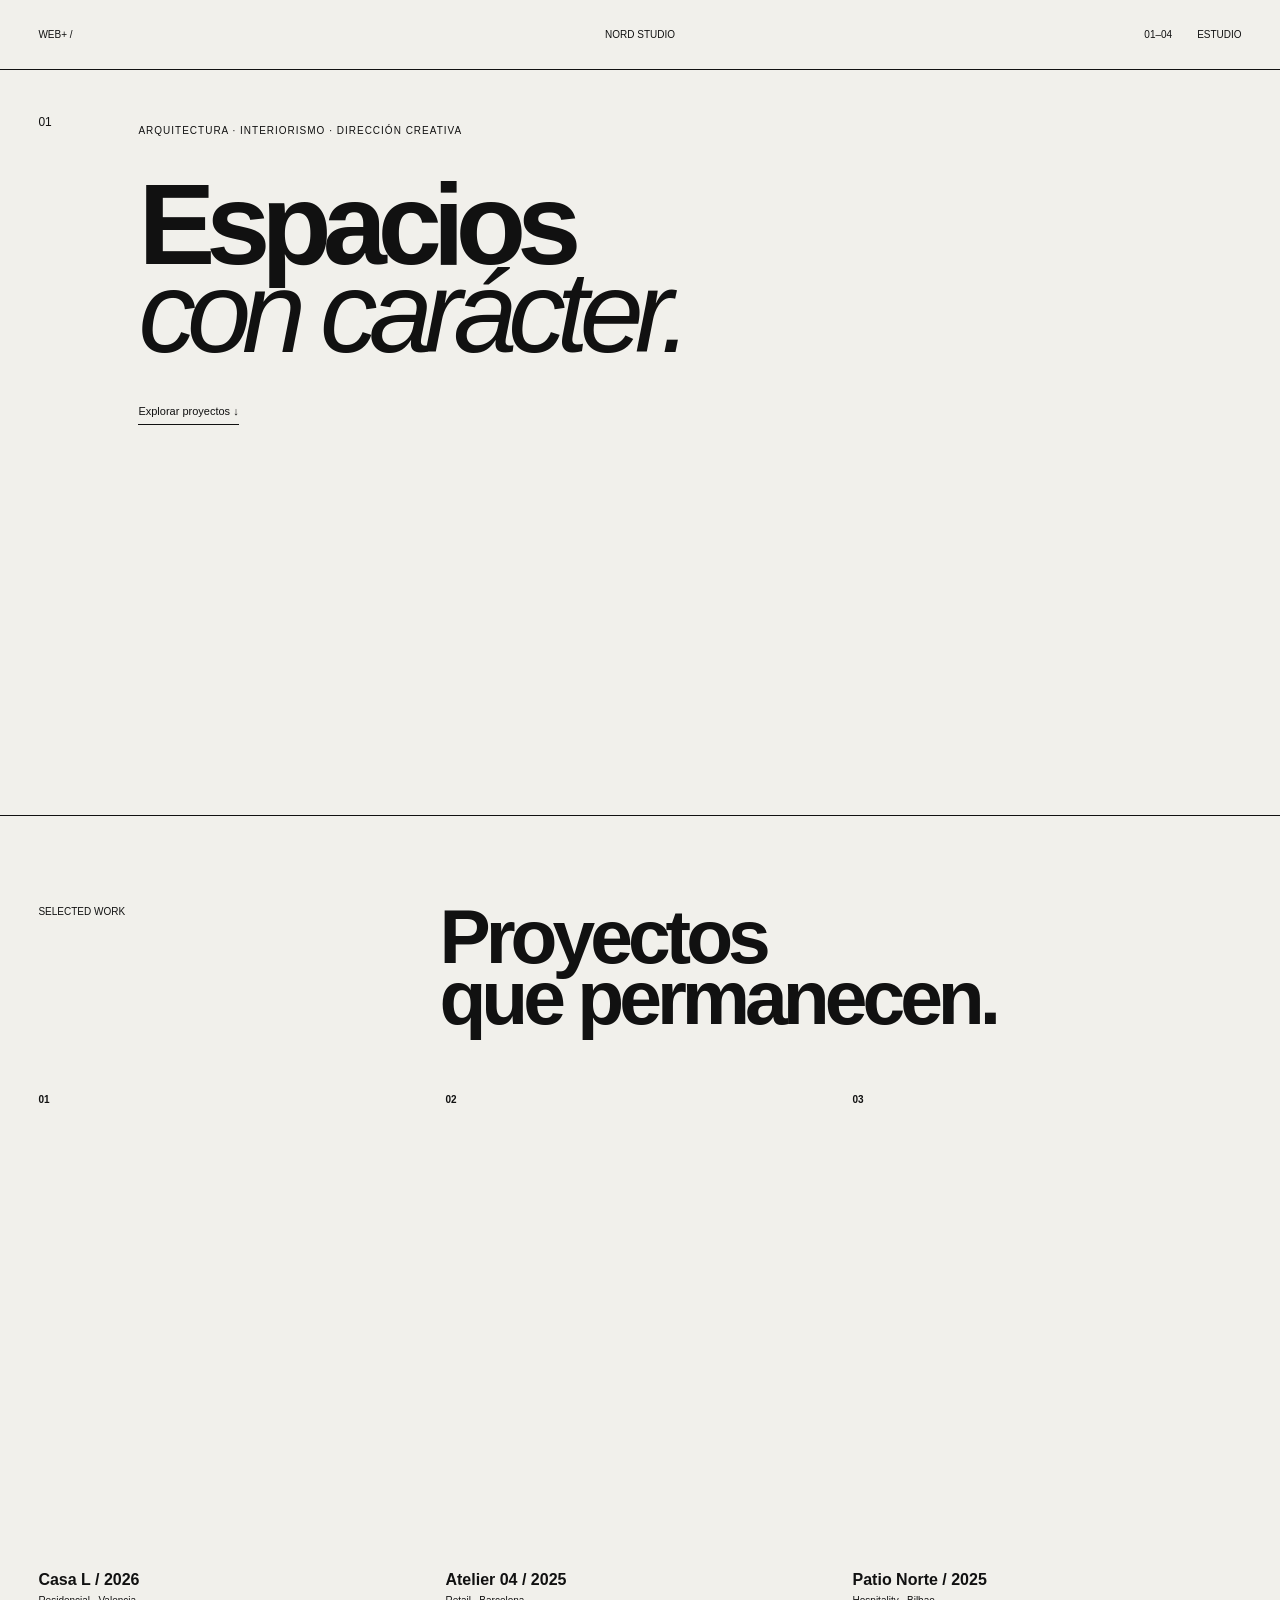
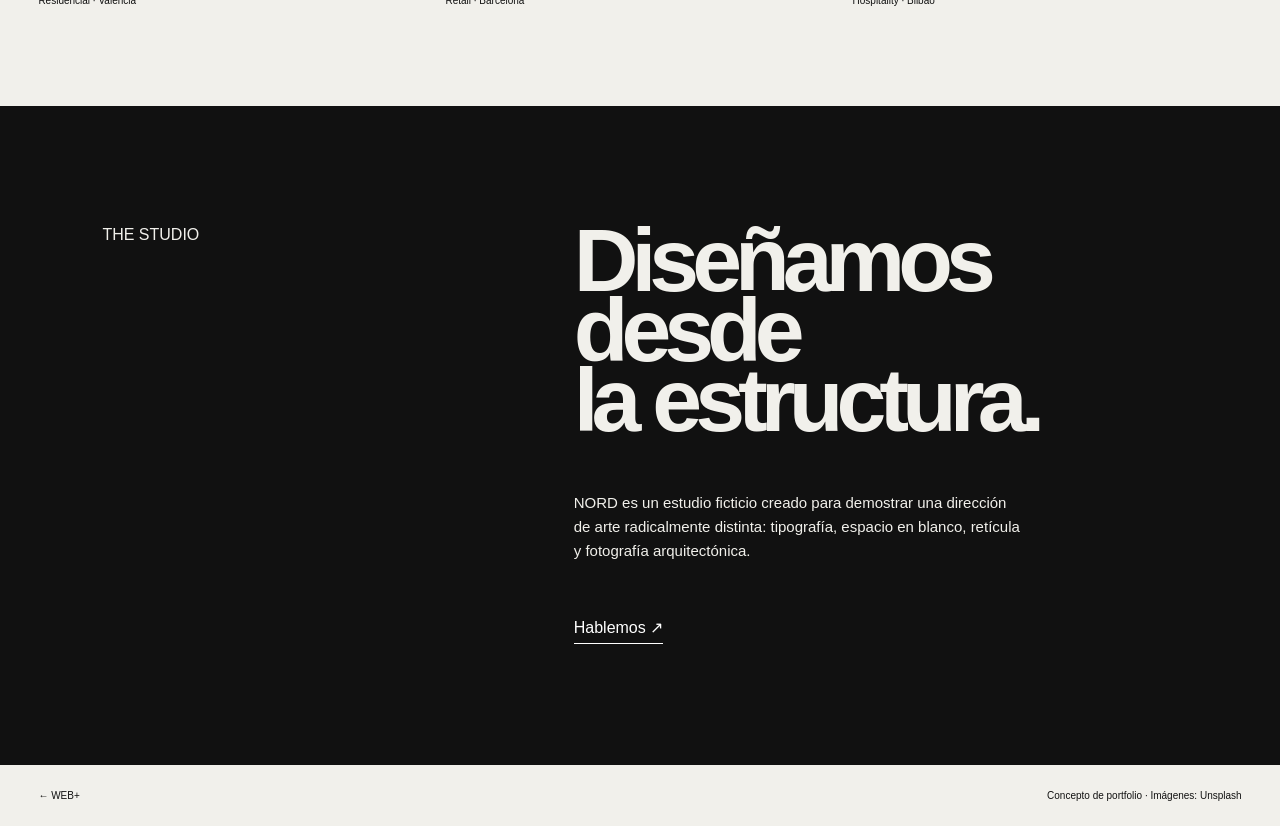
==== examples/nord.html @ 6bb3d2eb "Add files via upload" ====
<!doctype html><html lang="es"><head><meta charset="utf-8"><meta name="viewport" content="width=device-width,initial-scale=1"><title>NORD / Studio</title><link rel="stylesheet" href="../assets/examples.css"></head>
<body class="nord"><nav class="n-nav"><a href="../index.html">WEB+ /</a><span>NORD STUDIO</span><div><a href="#work">01–04</a><a href="#studio">Estudio</a></div></nav>
<header class="n-hero"><div class="n-number">01</div><div><p>ARQUITECTURA · INTERIORISMO · DIRECCIÓN CREATIVA</p><h1>Espacios<br><i>con carácter.</i></h1><a href="#work">Explorar proyectos ↓</a></div><div class="n-image" style="background-image:url('https://images.unsplash.com/photo-1760236268528-b332f9e00823?auto=format&fit=crop&fm=jpg&q=80&w=1800')"></div></header>
<section class="n-work" id="work"><div class="n-title"><span>SELECTED WORK</span><h2>Proyectos<br>que permanecen.</h2></div><div class="n-grid"><article><b>01</b><div style="background-image:url('https://images.unsplash.com/photo-1760236268528-b332f9e00823?auto=format&fit=crop&fm=jpg&q=80&w=1800')"></div><h3>Casa L / 2026</h3><p>Residencial · Valencia</p></article><article><b>02</b><div style="background-image:url('https://images.unsplash.com/photo-1760236268528-b332f9e00823?auto=format&fit=crop&fm=jpg&q=80&w=1800')"></div><h3>Atelier 04 / 2025</h3><p>Retail · Barcelona</p></article><article><b>03</b><div style="background-image:url('https://images.unsplash.com/photo-1760236268528-b332f9e00823?auto=format&fit=crop&fm=jpg&q=80&w=1800')"></div><h3>Patio Norte / 2025</h3><p>Hospitality · Bilbao</p></article></div></section>
<section class="n-studio" id="studio"><span>THE STUDIO</span><h2>Diseñamos desde<br>la estructura.</h2><p>NORD es un estudio ficticio creado para demostrar una dirección de arte radicalmente distinta: tipografía, espacio en blanco, retícula y fotografía arquitectónica.</p><a href="mailto:hola@tudominio.com?subject=Proyecto%20NORD">Hablemos ↗</a></section><footer><a href="../index.html">← WEB+</a><span>Concepto de portfolio · Imágenes: Unsplash</span></footer><script src="../assets/example.js"></script></body></html>
---- assets/examples.css ----
*{box-sizing:border-box}html{scroll-behavior:smooth}body{margin:0}a{text-decoration:none;color:inherit}small{letter-spacing:2px;font-weight:700;font-size:10px}
.savia{background:#eee8dd;color:#211b17;font-family:Georgia,"Times New Roman",serif}.s-nav{height:82px;display:grid;grid-template-columns:1fr auto 1fr;align-items:center;padding:0 5vw;border-bottom:1px solid #cfc4b5;font-family:Arial,sans-serif;font-size:11px}.s-nav>div{display:flex;justify-content:flex-end;gap:25px}.s-nav b{font-size:22px;letter-spacing:4px}.back{font-size:11px}.s-hero{min-height:720px;display:grid;grid-template-columns:1.1fr .9fr}.s-photo{background-size:cover;background-position:center;min-height:600px}.s-copy{padding:80px 8vw;display:flex;flex-direction:column;justify-content:center}.s-copy small{font-family:Arial,sans-serif}.s-copy h1{font-size:clamp(60px,7vw,105px);line-height:.82;font-weight:400;letter-spacing:-5px;margin:28px 0}.s-copy h1 i{font-weight:400}.s-copy p{font-size:18px;line-height:1.6;max-width:430px}.s-btn{display:inline-block;border:1px solid #211b17;border-radius:50px;padding:14px 20px;width:max-content;margin-top:20px;font-family:Arial,sans-serif;font-size:11px}.s-menu{padding:130px 10vw;background:#211b17;color:#eee8dd}.s-menu>p{font:700 10px Arial;letter-spacing:2px}.s-menu h2,.s-story h2{font-size:clamp(45px,6vw,82px);line-height:.9;font-weight:400;margin:30px 0 70px}.s-dishes{border-top:1px solid #70675e}.s-dishes>div{display:grid;grid-template-columns:60px 1fr auto;gap:20px;align-items:center;padding:23px 0;border-bottom:1px solid #70675e}.s-dishes b,.s-dishes span{font:11px Arial;color:#aaa}.s-dishes h3{font-size:25px;font-weight:400;margin:0}.s-story{padding:130px 10vw;display:grid;grid-template-columns:1fr 1fr;gap:9vw;align-items:center}.s-story-photo{height:560px;background-size:cover;background-position:center;filter:saturate(.75)}.s-story h2{margin-bottom:25px}.s-story p{font:16px/1.7 Arial;color:#625c55;max-width:430px}.s-reserve{background:#d4c5b2;text-align:center;padding:130px 20px}.s-reserve h2{font-size:clamp(55px,8vw,110px);font-weight:400;line-height:.8;margin:25px}.s-reserve .s-btn{margin-top:10px}.savia footer{padding:25px 5vw;border-top:1px solid #c2b5a6;display:flex;justify-content:space-between;font:10px Arial;color:#746c63}

.nord{background:#f1f0eb;color:#111;font-family:Arial,Helvetica,sans-serif}.n-nav{height:70px;border-bottom:1px solid #111;display:grid;grid-template-columns:1fr auto 1fr;align-items:center;padding:0 3vw;font-size:10px;text-transform:uppercase}.n-nav>div{display:flex;justify-content:flex-end;gap:25px}.n-hero{padding:45px 3vw 80px;display:grid;grid-template-columns:80px 1fr 42%;gap:20px;min-height:700px}.n-number{font-size:12px}.n-hero p{font-size:10px;letter-spacing:1px;max-width:500px}.n-hero h1{font-size:clamp(70px,9vw,145px);line-height:.76;letter-spacing:-9px;font-weight:700;margin:45px 0}.n-hero h1 i{font-weight:400}.n-hero a{font-size:11px;border-bottom:1px solid #111;padding-bottom:7px}.n-image{background-size:cover;background-position:center;min-height:620px}.n-work{border-top:1px solid #111;padding:90px 3vw}.n-title{display:grid;grid-template-columns:1fr 2fr;margin-bottom:60px}.n-title span{font-size:10px}.n-title h2{font-size:clamp(50px,6vw,90px);line-height:.8;letter-spacing:-5px;margin:0}.n-grid{display:grid;grid-template-columns:repeat(3,1fr);gap:18px}.n-grid article>b{font-size:10px}.n-grid article div{height:440px;margin:12px 0;background-size:cover;background-position:center;filter:grayscale(1)}.n-grid h3{font-size:16px;margin:0}.n-grid p{font-size:10px;margin-top:6px}.n-studio{background:#111;color:#f1f0eb;padding:120px 8vw;display:grid;grid-template-columns:1fr 1.4fr;gap:40px}.n-studio h2{font-size:clamp(55px,7vw,110px);line-height:.78;letter-spacing:-7px;margin:0}.n-studio p{font-size:15px;line-height:1.6;max-width:450px;grid-column:2}.n-studio>a{color:#fff;border-bottom:1px solid #fff;width:max-content;padding-bottom:6px;grid-column:2}.nord footer{padding:25px 3vw;border-top:1px solid #111;display:flex;justify-content:space-between;font-size:10px}

.pulse{background:#101010;color:#f5f5f5;font-family:Arial,Helvetica,sans-serif}.p-nav{height:75px;display:grid;grid-template-columns:1fr auto 1fr;align-items:center;padding:0 4vw;border-bottom:1px solid #333;font-size:12px}.p-nav>div{display:flex;justify-content:flex-end;gap:25px;align-items:center}.p-nav b{font-size:24px;letter-spacing:-1px}.p-nav b span{color:#c8ff00}.p-pill{background:#c8ff00;color:#101010;padding:9px 14px;border-radius:30px;font-size:9px;font-weight:700}.p-hero{min-height:720px;display:grid;grid-template-columns:1fr 1fr;overflow:hidden}.p-copy{padding:90px 6vw;display:flex;flex-direction:column;justify-content:center}.p-copy small{color:#c8ff00}.p-copy h1{font-size:clamp(60px,9vw,135px);line-height:.78;letter-spacing:-7px;margin:28px 0}.p-copy h1 em{color:#c8ff00;font-style:normal}.p-copy p{color:#aaa;max-width:420px}.p-btn{background:#c8ff00;color:#101010;padding:16px 21px;border-radius:2px;width:max-content;font-size:11px;font-weight:700;margin-top:20px}.p-photo{background-size:cover;background-position:center;position:relative;filter:saturate(1.2)}.p-photo:after{content:"";position:absolute;inset:0;background:#c8ff0022;mix-blend-mode:screen}.p-photo span{position:absolute;z-index:1;bottom:30px;left:30px;font-weight:700;line-height:1.5;font-size:12px;color:#c8ff00}.p-strip{background:#c8ff00;color:#101010;display:flex;justify-content:space-around;align-items:center;padding:25px 4vw;font-size:10px}.p-strip b{font-size:28px}.p-programs{padding:120px 7vw;display:grid;grid-template-columns:1fr 1fr 1fr;gap:30px}.p-programs h2{font-size:clamp(50px,6vw,85px);line-height:.8;letter-spacing:-5px;margin:25px 0}.p-programs small{color:#c8ff00}.program{border-top:1px solid #555;padding-top:20px}.program span{color:#c8ff00;font-size:10px}.program h3{font-size:28px;margin:55px 0 15px}.program p{color:#999;line-height:1.6;font-size:13px}.program b{font-size:11px}.p-cta{background:#c8ff00;color:#101010;padding:100px 7vw;display:grid;grid-template-columns:1fr 1fr;gap:8vw;align-items:center}.p-cta h2{font-size:clamp(70px,10vw,150px);line-height:.7;letter-spacing:-8px;margin:25px 0 45px}.p-cta-img{height:520px;background-size:cover;background-position:center;filter:grayscale(1);mix-blend-mode:multiply}.pulse footer{padding:25px 4vw;display:flex;justify-content:space-between;font-size:10px;border-top:1px solid #333;color:#999}

@media(max-width:800px){.s-nav,.n-nav,.p-nav{grid-template-columns:1fr auto}.s-nav>div,.n-nav>div,.p-nav>div{display:none}.s-hero,.s-story,.n-hero,.p-hero,.p-cta{grid-template-columns:1fr}.s-photo{min-height:430px}.s-copy{padding:70px 8vw}.s-menu,.s-story,.s-reserve{padding:90px 8vw}.s-story-photo{height:420px}.n-hero{padding:30px 5vw;display:block}.n-number{margin-bottom:20px}.n-hero h1{font-size:72px;letter-spacing:-5px}.n-image{margin-top:50px;min-height:420px}.n-title{display:block}.n-title h2{margin-top:25px}.n-grid{grid-template-columns:1fr}.n-grid article div{height:420px}.n-studio{display:block;padding:90px 7vw}.n-studio p{margin-top:50px}.n-studio>a{display:inline-block;margin-top:30px}.p-hero{display:block}.p-copy{padding:80px 7vw}.p-photo{min-height:500px}.p-programs{grid-template-columns:1fr;padding:90px 7vw}.p-cta{padding:80px 7vw}.p-cta-img{margin-top:50px}.p-strip{flex-wrap:wrap;gap:12px}.savia footer,.nord footer,.pulse footer{gap:15px;flex-wrap:wrap}}
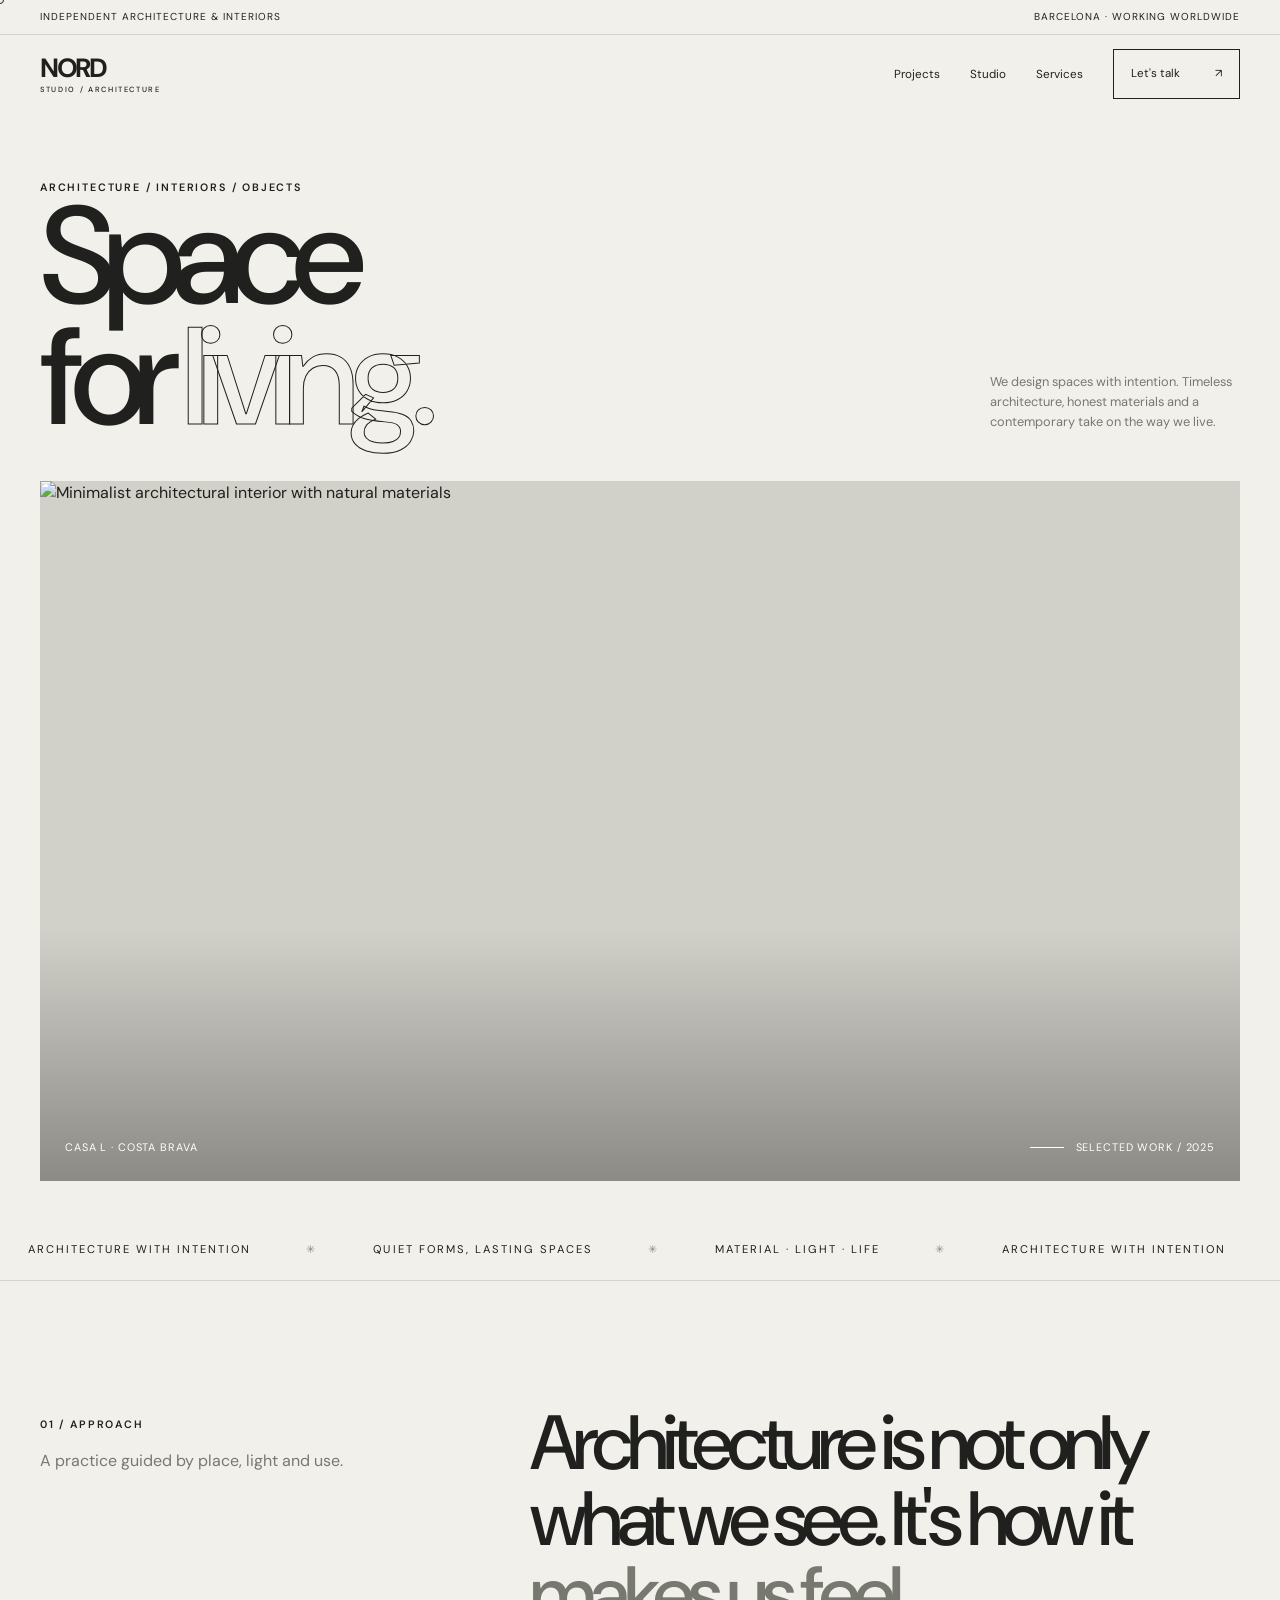
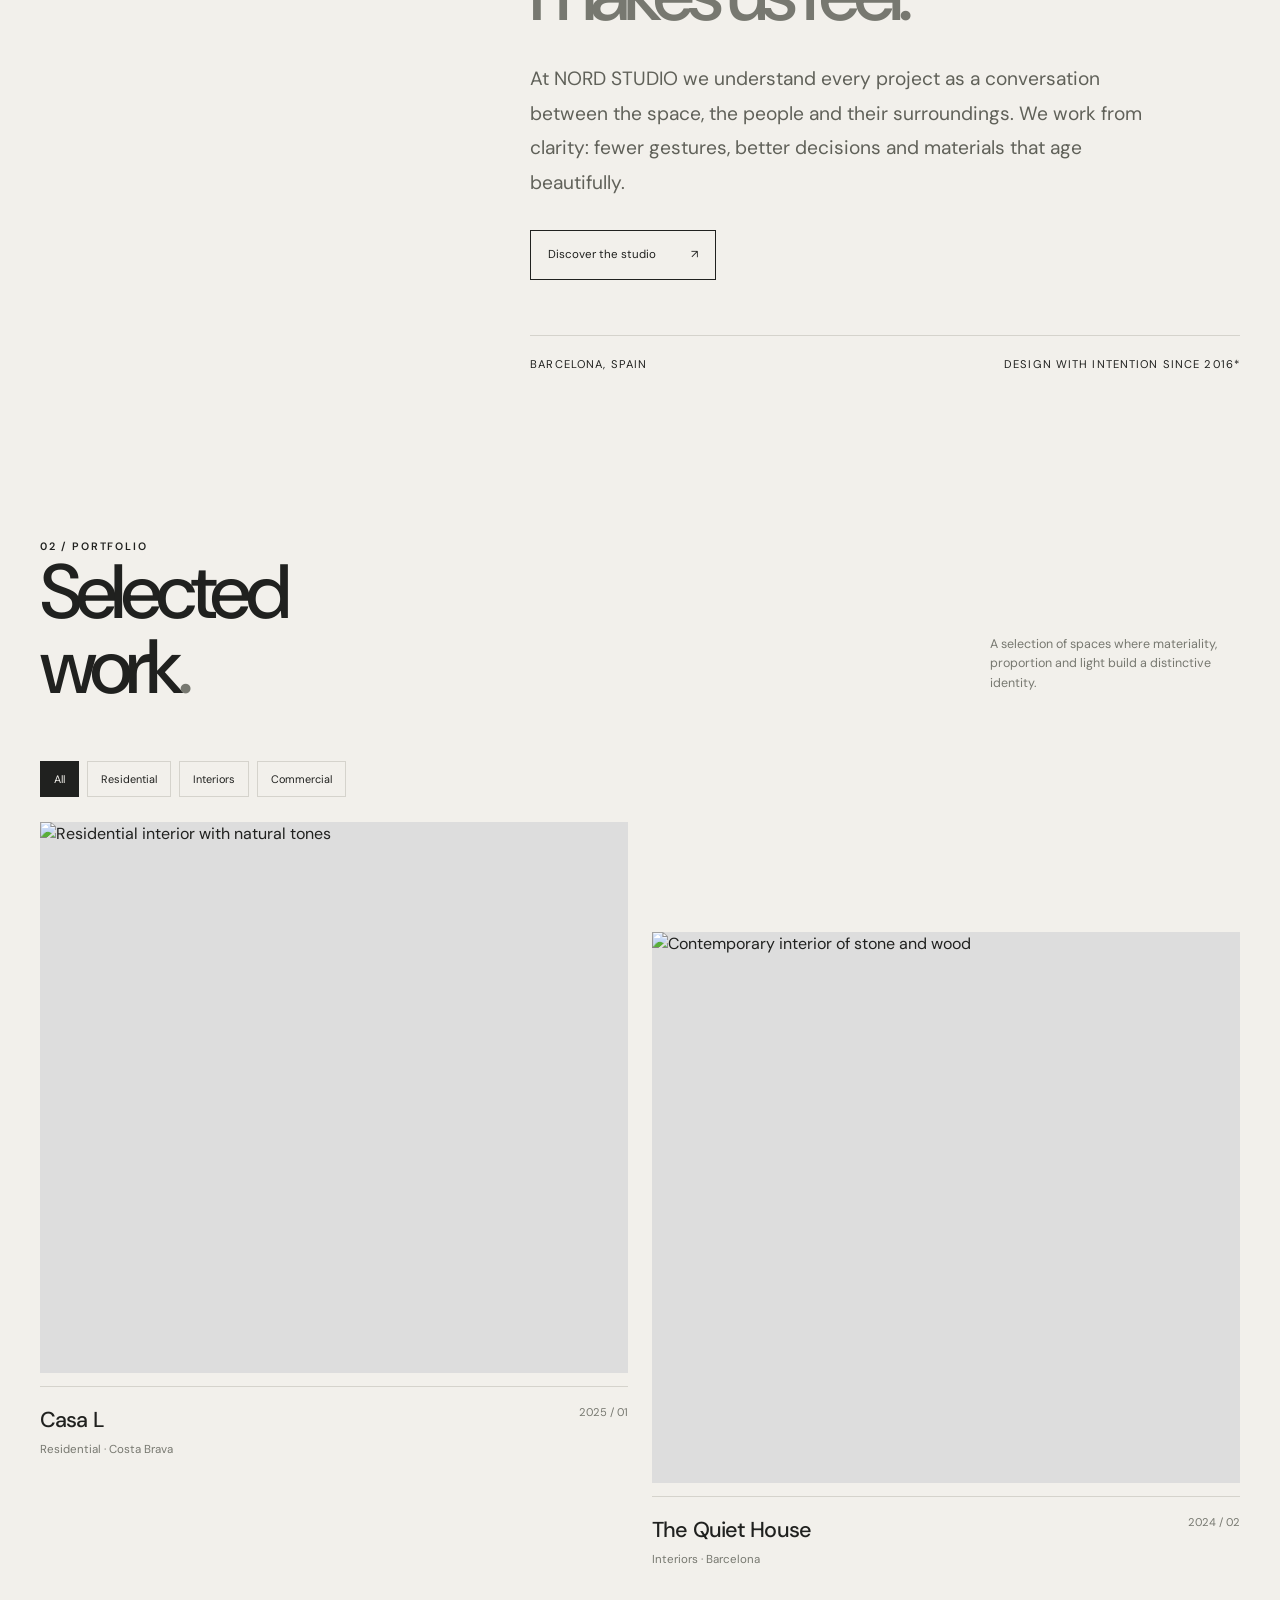
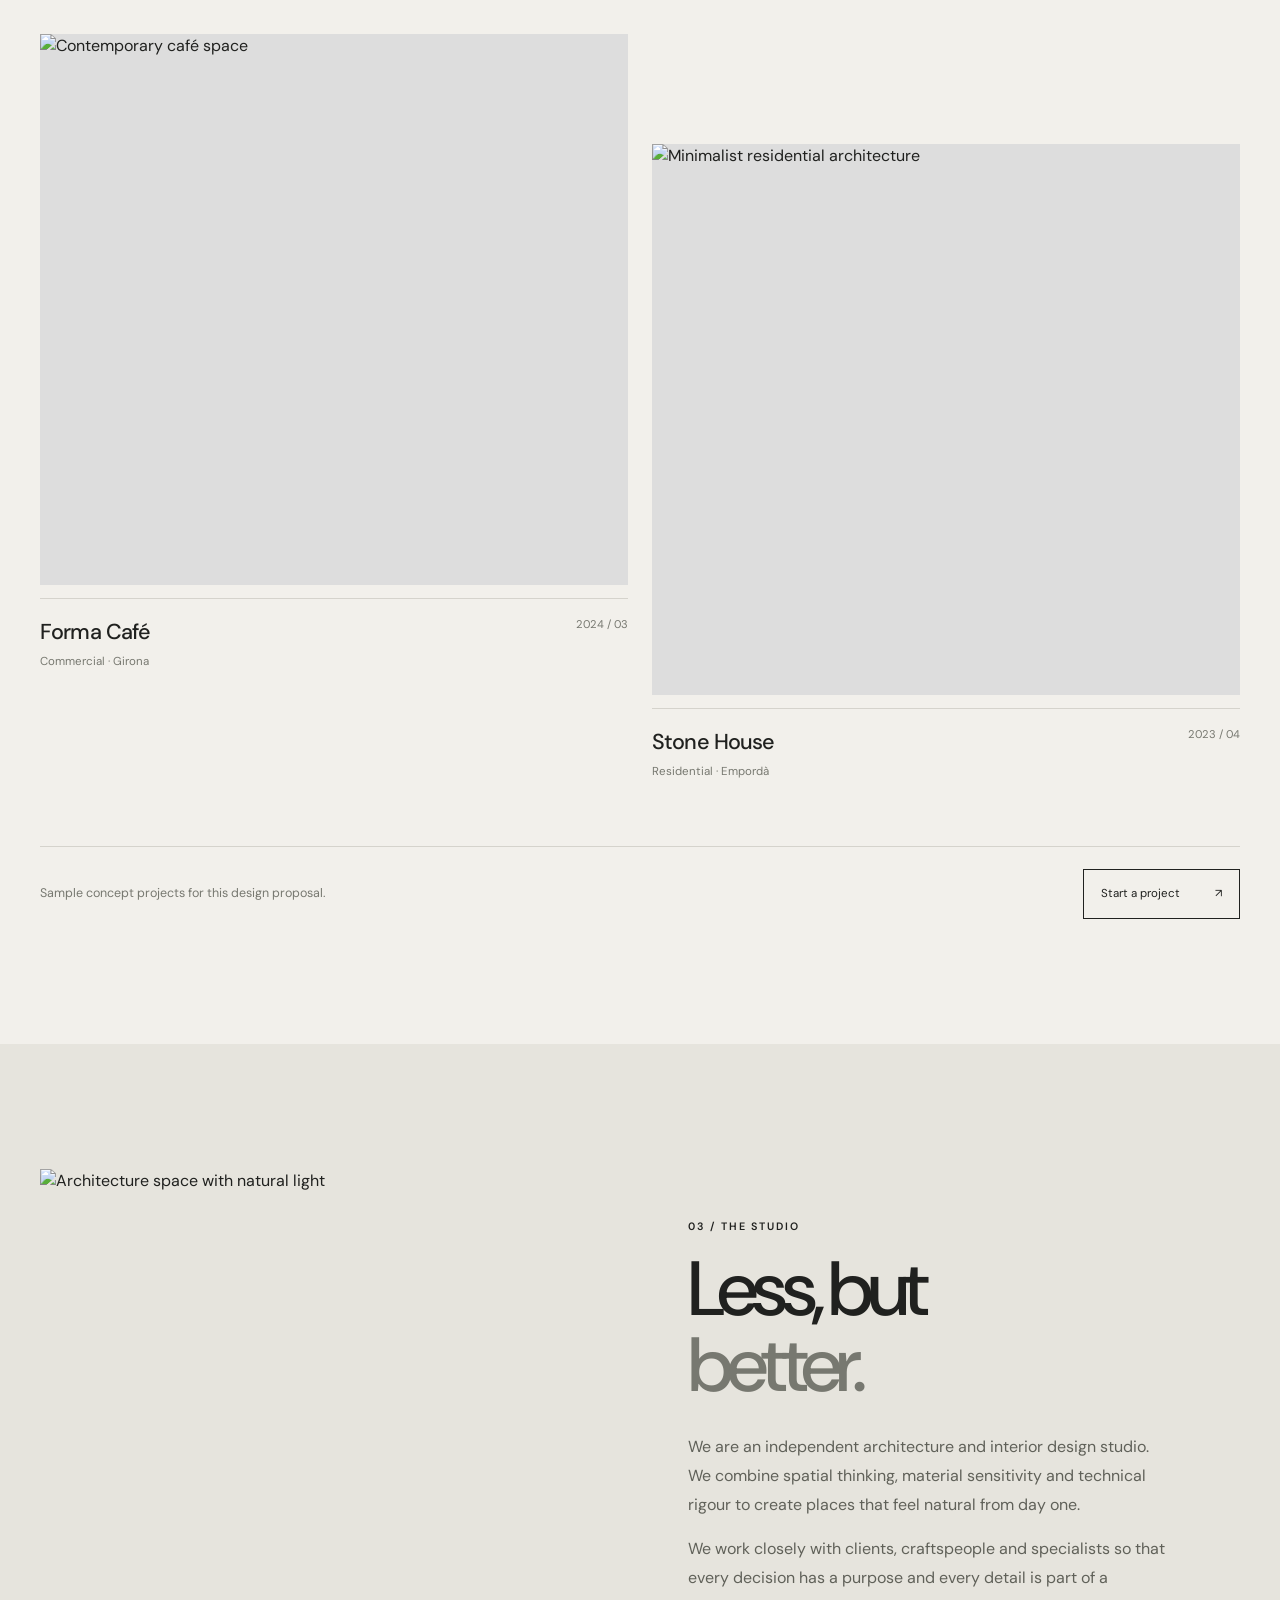
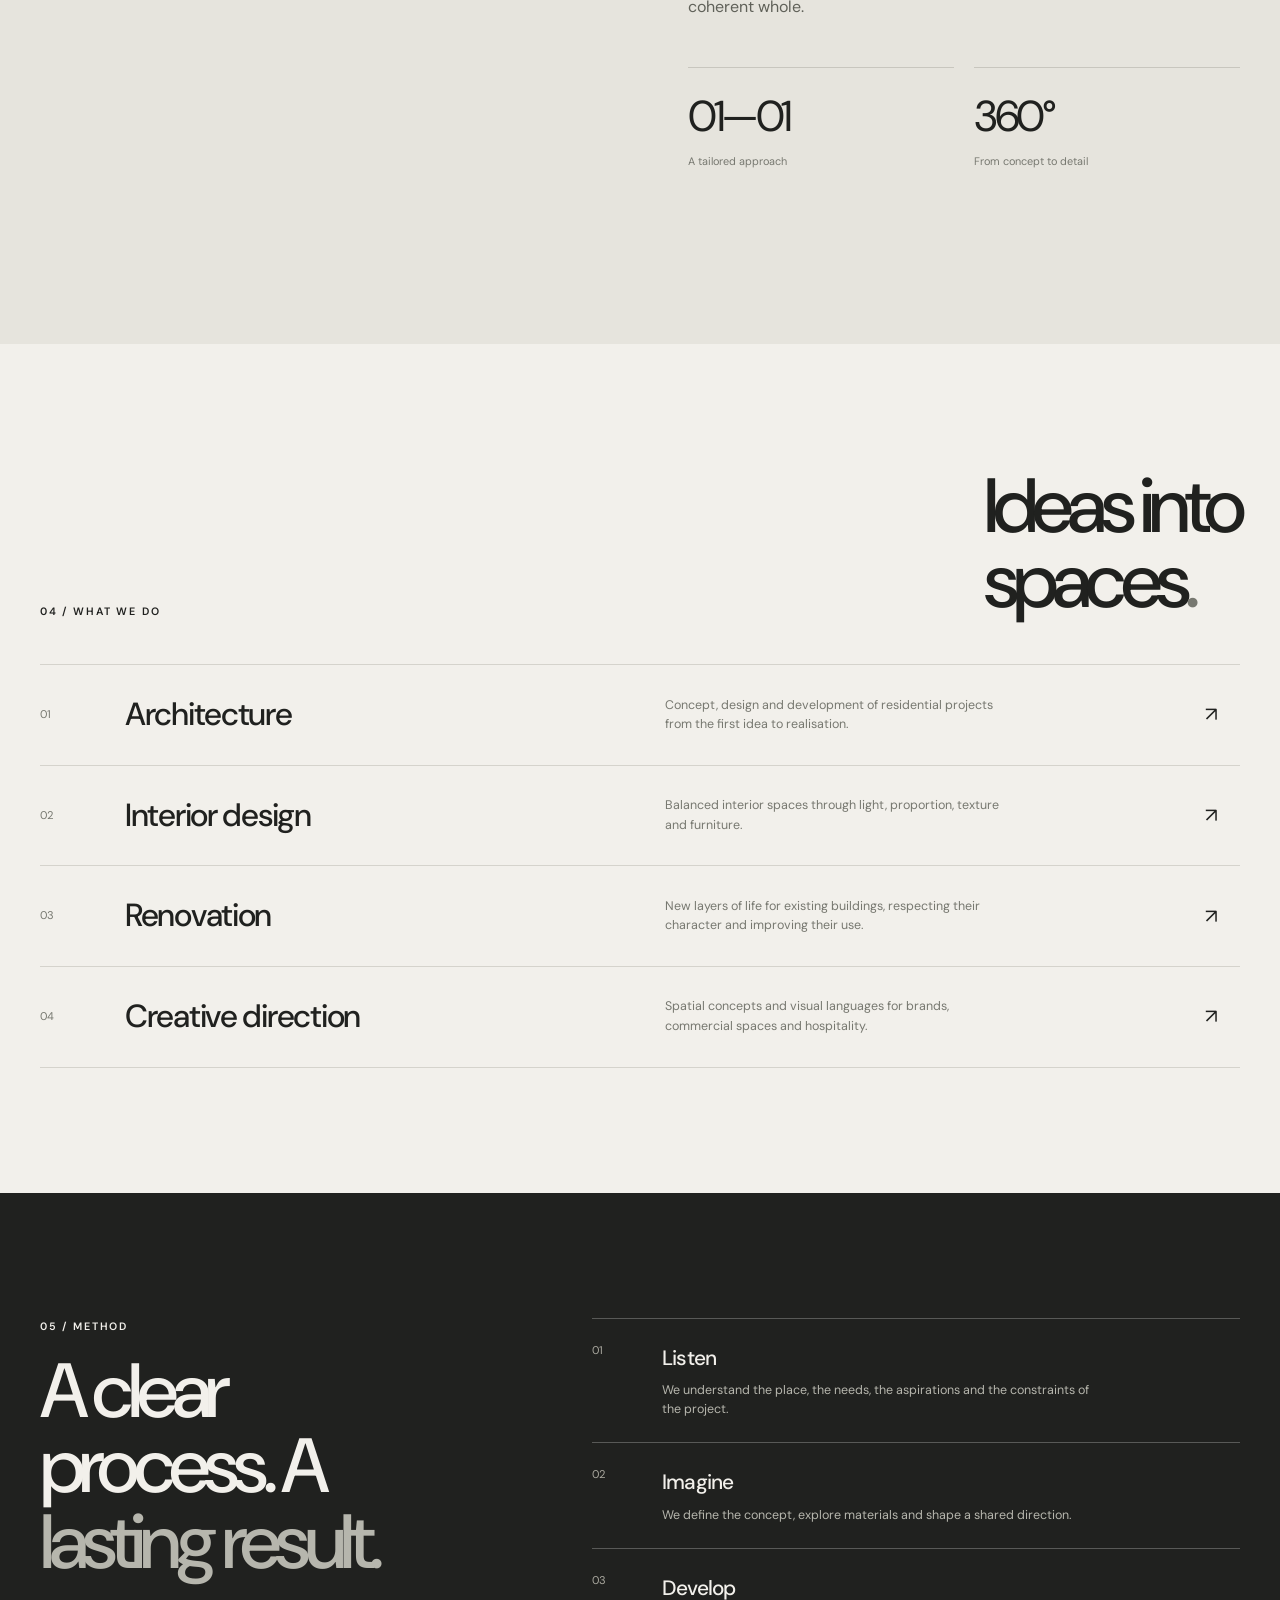
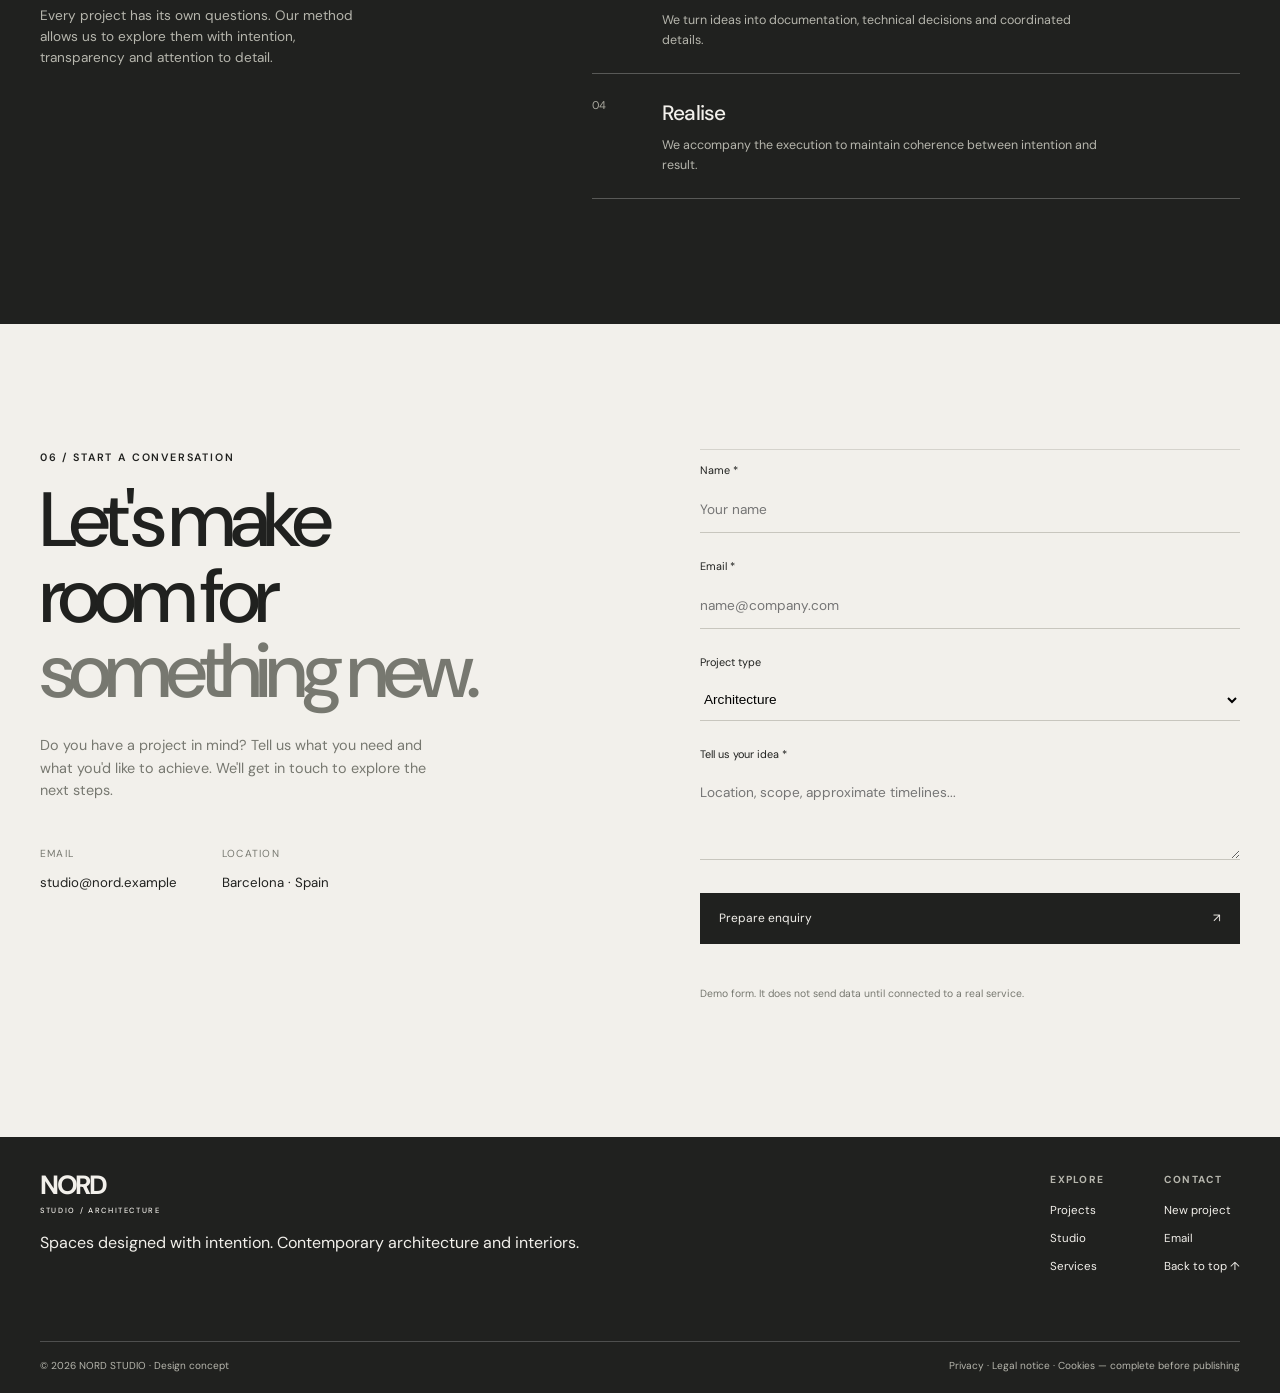
==== commit a7144bf5: "Update nord.html" ====
--- a/examples/nord.html
+++ b/examples/nord.html
@@ -1,5 +1,329 @@
-<!doctype html><html lang="es"><head><meta charset="utf-8"><meta name="viewport" content="width=device-width,initial-scale=1"><title>NORD / Studio</title><link rel="stylesheet" href="../assets/examples.css"></head>
-<body class="nord"><nav class="n-nav"><a href="../index.html">WEB+ /</a><span>NORD STUDIO</span><div><a href="#work">01–04</a><a href="#studio">Estudio</a></div></nav>
-<header class="n-hero"><div class="n-number">01</div><div><p>ARQUITECTURA · INTERIORISMO · DIRECCIÓN CREATIVA</p><h1>Espacios<br><i>con carácter.</i></h1><a href="#work">Explorar proyectos ↓</a></div><div class="n-image" style="background-image:url('https://images.unsplash.com/photo-1760236268528-b332f9e00823?auto=format&fit=crop&fm=jpg&q=80&w=1800')"></div></header>
-<section class="n-work" id="work"><div class="n-title"><span>SELECTED WORK</span><h2>Proyectos<br>que permanecen.</h2></div><div class="n-grid"><article><b>01</b><div style="background-image:url('https://images.unsplash.com/photo-1760236268528-b332f9e00823?auto=format&fit=crop&fm=jpg&q=80&w=1800')"></div><h3>Casa L / 2026</h3><p>Residencial · Valencia</p></article><article><b>02</b><div style="background-image:url('https://images.unsplash.com/photo-1760236268528-b332f9e00823?auto=format&fit=crop&fm=jpg&q=80&w=1800')"></div><h3>Atelier 04 / 2025</h3><p>Retail · Barcelona</p></article><article><b>03</b><div style="background-image:url('https://images.unsplash.com/photo-1760236268528-b332f9e00823?auto=format&fit=crop&fm=jpg&q=80&w=1800')"></div><h3>Patio Norte / 2025</h3><p>Hospitality · Bilbao</p></article></div></section>
-<section class="n-studio" id="studio"><span>THE STUDIO</span><h2>Diseñamos desde<br>la estructura.</h2><p>NORD es un estudio ficticio creado para demostrar una dirección de arte radicalmente distinta: tipografía, espacio en blanco, retícula y fotografía arquitectónica.</p><a href="mailto:hola@tudominio.com?subject=Proyecto%20NORD">Hablemos ↗</a></section><footer><a href="../index.html">← WEB+</a><span>Concepto de portfolio · Imágenes: Unsplash</span></footer><script src="../assets/example.js"></script></body></html>+<!DOCTYPE html>
+<html lang="en">
+<head>
+<meta charset="UTF-8">
+<meta name="viewport" content="width=device-width, initial-scale=1">
+<meta name="theme-color" content="#f2f0eb">
+<meta name="description" content="NORD STUDIO — Contemporary architecture, space and interiors.">
+<title>NORD STUDIO — Architecture & Spaces</title>
+<link rel="preconnect" href="https://fonts.googleapis.com">
+<link rel="preconnect" href="https://fonts.gstatic.com" crossorigin>
+<link href="https://fonts.googleapis.com/css2?family=DM+Sans:wght@400;500;600;700&display=swap" rel="stylesheet">
+<style>
+:root{
+  --paper:#f2f0eb;
+  --white:#faf9f6;
+  --ink:#20211f;
+  --muted:#777870;
+  --line:#d5d3cc;
+  --accent:#898a7e;
+  --sans:"DM Sans",Arial,sans-serif;
+  --ease:cubic-bezier(.22,1,.36,1);
+}
+*{box-sizing:border-box}
+html{scroll-behavior:smooth;scroll-padding-top:85px}
+body{margin:0;background:var(--paper);color:var(--ink);font-family:var(--sans);line-height:1.55}
+body.menu-open{overflow:hidden}
+a{color:inherit;text-decoration:none}
+button,input,textarea{font:inherit}
+button{color:inherit}
+img{display:block;width:100%;height:100%;object-fit:cover}
+::selection{background:var(--ink);color:var(--paper)}
+.wrap{width:min(1440px,calc(100% - 80px));margin:auto}
+.eyebrow{font-size:.67rem;letter-spacing:.17em;text-transform:uppercase;font-weight:600}
+.muted{color:var(--muted)}
+.display{font-size:clamp(4rem,10.8vw,10.5rem);line-height:.88;letter-spacing:-.09em;font-weight:500;margin:0}
+h2{font-size:clamp(2.7rem,6vw,6.5rem);line-height:.98;letter-spacing:-.075em;font-weight:500;margin:0}
+h3{font-weight:500;letter-spacing:-.04em}
+.button{
+  display:inline-flex;align-items:center;gap:35px;
+  border:1px solid var(--ink);padding:15px 17px;
+  font-size:.72rem;transition:background .35s,color .35s,border-color .35s;
+}
+.button:hover{background:var(--ink);color:var(--paper)}
+.button .arrow{transition:transform .35s var(--ease)}
+.button:hover .arrow{transform:translate(3px,-3px)}
+.topbar{border-bottom:1px solid var(--line);font-size:.63rem;letter-spacing:.1em;text-transform:uppercase}
+.topbar .wrap{min-height:34px;display:flex;justify-content:space-between;align-items:center;gap:15px}
+header{position:sticky;top:0;z-index:30;background:rgba(242,240,235,.92);backdrop-filter:blur(18px);border-bottom:1px solid transparent;transition:border-color .3s}
+header.scrolled{border-color:var(--line)}
+.nav{height:78px;display:flex;justify-content:space-between;align-items:center;gap:25px}
+.brand{font-size:1.65rem;letter-spacing:-.09em;font-weight:700;line-height:1}
+.brand span{display:block;font-size:.47rem;letter-spacing:.22em;font-weight:500;margin-top:5px}
+.navlinks{display:flex;align-items:center;gap:30px;font-size:.73rem}
+.navlinks a:not(.button){position:relative}
+.navlinks a:not(.button):after{content:"";position:absolute;left:0;right:100%;bottom:-5px;height:1px;background:currentColor;transition:right .35s var(--ease)}
+.navlinks a:not(.button):hover:after{right:0}
+.menu-toggle{display:none;border:0;background:none;font-size:.75rem;letter-spacing:.12em}
+.hero{padding:65px 0 38px}
+.hero-top{display:flex;justify-content:space-between;align-items:end;gap:30px;margin-bottom:42px}
+.hero-intro{max-width:250px;font-size:.8rem;color:var(--muted);margin-bottom:7px}
+.hero-title .outline{-webkit-text-stroke:1px var(--ink);color:transparent}
+.hero-image{height:min(67vw,700px);min-height:400px;position:relative;overflow:hidden;background:#d1d0c9}
+.hero-image img{transform:scale(1.04);transition:transform 1.5s var(--ease)}
+.hero-image.is-loaded img{transform:scale(1)}
+.hero-image:after{content:"";position:absolute;inset:0;background:linear-gradient(0deg,#0005,transparent 36%);pointer-events:none}
+.hero-caption{position:absolute;z-index:1;bottom:25px;left:25px;right:25px;color:white;display:flex;justify-content:space-between;align-items:end;font-size:.68rem;letter-spacing:.08em;text-transform:uppercase}
+.hero-index{display:flex;gap:12px;align-items:center}
+.hero-index:before{content:"";width:34px;height:1px;background:white}
+.marquee{overflow:hidden;border-bottom:1px solid var(--line);padding:22px 0}
+.marquee-track{display:flex;width:max-content;animation:marquee 35s linear infinite}
+.marquee span{font-size:.7rem;letter-spacing:.18em;text-transform:uppercase;padding:0 28px}
+.marquee span:after{content:"✳";margin-left:55px;color:var(--accent)}
+@keyframes marquee{to{transform:translateX(-50%)}}
+section{padding:125px 0}
+.intro-grid{display:grid;grid-template-columns:.7fr 1.3fr;gap:9%;align-items:start}
+.intro-label{padding-top:10px}
+.intro-copy p{max-width:650px;color:#606159;font-size:clamp(1rem,1.5vw,1.25rem);line-height:1.8;margin:30px 0}
+.intro-bottom{display:flex;justify-content:space-between;align-items:end;gap:20px;margin-top:55px;padding-top:20px;border-top:1px solid var(--line)}
+.intro-bottom span{font-size:.7rem;letter-spacing:.1em;text-transform:uppercase}
+.work{padding-top:40px}
+.section-heading{display:flex;justify-content:space-between;align-items:end;gap:30px;margin-bottom:55px}
+.section-heading .right{max-width:250px;font-size:.78rem;color:var(--muted)}
+.filters{display:flex;gap:8px;flex-wrap:wrap;margin-bottom:25px}
+.filter{padding:9px 13px;border:1px solid var(--line);background:transparent;font-size:.68rem;cursor:pointer;transition:.25s}
+.filter:hover,.filter.active{background:var(--ink);color:var(--paper);border-color:var(--ink)}
+.project-grid{display:grid;grid-template-columns:1fr 1fr;column-gap:24px;row-gap:65px}
+.project{min-width:0;transition:opacity .3s,transform .5s var(--ease)}
+.project.hidden{display:none}
+.project:nth-child(even){margin-top:110px}
+.project-image{height:clamp(280px,43vw,600px);overflow:hidden;position:relative;background:#ddd}
+.project-image img{transition:transform 1.1s var(--ease),filter .6s}
+.project:hover .project-image img{transform:scale(1.035)}
+.project-image:after{content:"↗";position:absolute;right:17px;bottom:17px;width:42px;height:42px;display:grid;place-items:center;background:var(--paper);font-size:1.1rem;opacity:0;transform:translateY(8px);transition:.35s}
+.project:hover .project-image:after{opacity:1;transform:translateY(0)}
+.project-meta{display:flex;justify-content:space-between;gap:20px;padding-top:17px;border-top:1px solid var(--line);margin-top:13px}
+.project h3{font-size:1.35rem;margin:0 0 4px}
+.project p{margin:0;color:var(--muted);font-size:.72rem}
+.project-year{font-size:.7rem;color:var(--muted)}
+.work-foot{margin-top:65px;display:flex;justify-content:space-between;align-items:center;gap:20px;border-top:1px solid var(--line);padding-top:22px}
+.work-foot p{font-size:.78rem;color:var(--muted)}
+.studio{background:#e6e4dd}
+.studio-grid{display:grid;grid-template-columns:1fr 1fr;gap:8%;align-items:center}
+.studio-image{height:650px;overflow:hidden}
+.studio-image img{transition:transform 1.3s var(--ease)}
+.studio-image:hover img{transform:scale(1.025)}
+.studio-copy h2{margin:18px 0 30px}
+.studio-copy>p{max-width:480px;color:#606159;line-height:1.8}
+.studio-stats{display:grid;grid-template-columns:1fr 1fr;gap:20px;margin-top:45px}
+.stat{border-top:1px solid #c8c6be;padding-top:15px}
+.stat strong{font-size:2.7rem;font-weight:400;letter-spacing:-.08em}
+.stat span{display:block;font-size:.68rem;color:var(--muted);margin-top:3px}
+.services-head{display:flex;justify-content:space-between;align-items:end;gap:25px;margin-bottom:45px}
+.services-list{border-top:1px solid var(--line)}
+.service{display:grid;grid-template-columns:65px 1fr 1fr 35px;gap:20px;align-items:center;padding:25px 0;border-bottom:1px solid var(--line);transition:padding .4s var(--ease)}
+.service:hover{padding-left:12px;padding-right:12px}
+.service-number{font-size:.7rem;color:var(--muted)}
+.service h3{font-size:clamp(1.3rem,2.5vw,2rem);margin:0}
+.service p{font-size:.78rem;color:var(--muted);max-width:350px;margin:0}
+.service-arrow{font-size:1.25rem;transition:transform .3s}
+.service:hover .service-arrow{transform:translate(4px,-4px)}
+.process{background:var(--ink);color:var(--paper)}
+.process .muted{color:#b6b6ad}
+.process-grid{display:grid;grid-template-columns:.8fr 1.2fr;gap:10%}
+.process-list{border-top:1px solid #ffffff40}
+.process-item{display:grid;grid-template-columns:50px 1fr;gap:20px;padding:23px 0;border-bottom:1px solid #ffffff40}
+.process-item span{font-size:.7rem;color:#aaa99f}
+.process-item h3{font-size:1.3rem;margin:0 0 7px}
+.process-item p{font-size:.78rem;color:#b6b6ad;max-width:440px;margin:0}
+.contact-grid{display:grid;grid-template-columns:1fr 1fr;gap:10%}
+.contact-copy h2{margin:18px 0 25px}
+.contact-copy p{max-width:400px;color:var(--muted);font-size:.9rem}
+.contact-details{display:flex;gap:45px;flex-wrap:wrap;margin-top:45px}
+.contact-details small{display:block;font-size:.64rem;letter-spacing:.12em;text-transform:uppercase;color:var(--muted);margin-bottom:8px}
+.contact-details a,.contact-details span{font-size:.83rem}
+.contact-form{border-top:1px solid var(--line);padding-top:12px}
+.field{margin-bottom:25px}
+.field label{display:block;font-size:.68rem;margin-bottom:8px}
+.field input,.field textarea,.field select{width:100%;border:0;border-bottom:1px solid #c8c6be;padding:12px 0;background:transparent;outline-offset:4px;font-size:.85rem}
+.field textarea{min-height:90px;resize:vertical}
+.contact-form button{cursor:pointer;background:var(--ink);color:var(--paper);border:1px solid var(--ink);padding:15px 18px;width:100%;display:flex;justify-content:space-between;font-size:.75rem;transition:.3s}
+.contact-form button:hover{background:var(--accent)}
+.form-status{font-size:.75rem;color:var(--muted);min-height:1.5em;margin-top:12px}
+footer{background:var(--ink);color:var(--paper);padding:35px 0 20px}
+.footer-top{display:flex;justify-content:space-between;gap:25px;align-items:start;padding-bottom:65px}
+.footer-brand p{font-size:.75rem;color:#b6b6ad;max-width:280px}
+.footer-links{display:flex;gap:60px}
+.footer-links div{display:flex;flex-direction:column;gap:10px;font-size:.72rem}
+.footer-links strong{font-size:.64rem;color:#b6b6ad;letter-spacing:.12em;text-transform:uppercase;margin-bottom:4px}
+.footer-bottom{border-top:1px solid #ffffff35;padding-top:16px;display:flex;justify-content:space-between;gap:20px;color:#b6b6ad;font-size:.63rem}
+.reveal{opacity:0;transform:translateY(28px);transition:opacity .8s var(--ease),transform .8s var(--ease)}
+.reveal.visible{opacity:1;transform:translateY(0)}
+.delay-1{transition-delay:.12s}.delay-2{transition-delay:.22s}
+.cursor-dot{position:fixed;top:0;left:0;width:8px;height:8px;background:var(--paper);border:1px solid var(--ink);border-radius:50%;pointer-events:none;z-index:100;opacity:0;transform:translate(-50%,-50%);transition:width .2s,height .2s,opacity .2s}
+@media(hover:hover) and (pointer:fine){.cursor-dot{opacity:1}.cursor-dot.large{width:38px;height:38px}}
+@media(max-width:850px){
+ .wrap{width:calc(100% - 36px)}
+ .nav{height:68px}.menu-toggle{display:block}
+ .navlinks{display:none;position:fixed;inset:68px 0 0;background:var(--paper);padding:45px 8%;flex-direction:column;align-items:flex-start;gap:25px;font-size:1.1rem}
+ .navlinks.open{display:flex}.navlinks .button{font-size:.8rem}
+ .hero{padding-top:42px}.hero-top{display:block}.hero-intro{margin-top:25px}
+ .hero-image{height:65vh;min-height:380px}.hero-caption{left:14px;right:14px;bottom:14px}
+ section{padding:80px 0}.intro-grid,.studio-grid,.process-grid,.contact-grid{grid-template-columns:1fr;gap:35px}
+ .intro-copy p{margin-top:20px}.intro-bottom{margin-top:30px}
+ .section-heading{display:block;margin-bottom:35px}.section-heading .right{margin-top:20px}
+ .project-grid{column-gap:13px;row-gap:38px}.project:nth-child(even){margin-top:65px}
+ .project-image{height:clamp(220px,55vw,440px)}.project-meta{display:block}.project-year{display:block;margin-top:9px}
+ .studio-image{height:440px}.studio-copy{order:-1}
+ .services-head{display:block}.services-head h2{margin-top:15px}
+ .service{grid-template-columns:30px 1fr 25px;gap:12px;padding:20px 0}
+ .service p{grid-column:2;grid-row:2}.service-arrow{grid-column:3;grid-row:1}
+ .contact-details{gap:25px}.footer-top{display:block;padding-bottom:40px}.footer-links{margin-top:35px;gap:35px;flex-wrap:wrap}
+ .footer-bottom{flex-direction:column;gap:7px}
+}
+@media(max-width:480px){
+ .topbar .wrap span:last-child{display:none}
+ .display{font-size:19vw}
+ .hero-image{min-height:330px;height:58vh}
+ .project-grid{grid-template-columns:1fr;row-gap:35px}
+ .project:nth-child(even){margin-top:0}
+ .project-image{height:100vw;max-height:460px}
+ .studio-image{height:350px}
+ .service{grid-template-columns:25px 1fr 20px}
+ .footer-links{gap:28px}
+}
+@media(prefers-reduced-motion:reduce){
+ *,*:before,*:after{scroll-behavior:auto!important;animation:none!important;transition:none!important}
+ .reveal{opacity:1;transform:none}
+ .cursor-dot{display:none}
+}
+</style>
+</head>
+<body>
+<div class="cursor-dot" aria-hidden="true"></div>
+<div class="topbar"><div class="wrap"><span>Independent architecture & interiors</span><span>Barcelona · Working worldwide</span></div></div>
+<header id="header"><nav class="wrap nav" aria-label="Main navigation">
+<a href="#inicio" class="brand">NORD<span>STUDIO / ARCHITECTURE</span></a>
+<button class="menu-toggle" aria-expanded="false" aria-controls="navlinks">MENU +</button>
+<div class="navlinks" id="navlinks"><a href="#proyectos">Projects</a><a href="#estudio">Studio</a><a href="#servicios">Services</a><a href="#contacto" class="button">Let's talk <span class="arrow">↗</span></a></div>
+</nav></header>
+<main>
+<section class="hero" id="inicio"><div class="wrap">
+<div class="hero-top"><div><div class="eyebrow">Architecture / Interiors / Objects</div><h1 class="display hero-title">Space<br>for <span class="outline">living.</span></h1></div><p class="hero-intro">We design spaces with intention. Timeless architecture, honest materials and a contemporary take on the way we live.</p></div>
+<div class="hero-image"><img src="https://images.unsplash.com/photo-1600210492486-724fe5c67fb0?auto=format&fit=crop&w=2000&q=90" alt="Minimalist architectural interior with natural materials" fetchpriority="high"><div class="hero-caption"><span>Casa L · Costa Brava</span><span class="hero-index">Selected work / 2025</span></div></div>
+</div></section>
+<div class="marquee" aria-hidden="true"><div class="marquee-track"><span>Architecture with intention</span><span>Quiet forms, lasting spaces</span><span>Material · Light · Life</span><span>Architecture with intention</span><span>Quiet forms, lasting spaces</span><span>Material · Light · Life</span></div></div>
+<section><div class="wrap intro-grid"><div class="intro-label reveal"><div class="eyebrow">01 / Approach</div><p class="muted">A practice guided by place, light and use.</p></div><div class="intro-copy reveal delay-1"><h2>Architecture is not only what we see. It's how it <span class="muted">makes us feel.</span></h2><p>At NORD STUDIO we understand every project as a conversation between the space, the people and their surroundings. We work from clarity: fewer gestures, better decisions and materials that age beautifully.</p><a href="#estudio" class="button">Discover the studio <span class="arrow">↗</span></a><div class="intro-bottom"><span>Barcelona, Spain</span><span>Design with intention since 2016*</span></div></div></div></section>
+<section class="work" id="proyectos"><div class="wrap"><div class="section-heading reveal"><div><div class="eyebrow">02 / Portfolio</div><h2>Selected<br>work<span class="muted">.</span></h2></div><p class="right">A selection of spaces where materiality, proportion and light build a distinctive identity.</p></div>
+<div class="filters reveal" aria-label="Filter projects"><button class="filter active" data-filter="all">All</button><button class="filter" data-filter="residencial">Residential</button><button class="filter" data-filter="interiorismo">Interiors</button><button class="filter" data-filter="comercial">Commercial</button></div>
+<div class="project-grid">
+<article class="project reveal" data-category="residencial"><a href="#contacto" aria-label="Enquire about Casa L project"><div class="project-image"><img src="https://images.unsplash.com/photo-1600210492486-724fe5c67fb0?auto=format&fit=crop&w=1300&q=85" alt="Residential interior with natural tones" loading="lazy"></div><div class="project-meta"><div><h3>Casa L</h3><p>Residential · Costa Brava</p></div><span class="project-year">2025 / 01</span></div></a></article>
+<article class="project reveal delay-1" data-category="interiorismo"><a href="#contacto" aria-label="Enquire about The Quiet House project"><div class="project-image"><img src="https://images.unsplash.com/photo-1600607687939-ce8a6c25118c?auto=format&fit=crop&w=1300&q=85" alt="Contemporary interior of stone and wood" loading="lazy"></div><div class="project-meta"><div><h3>The Quiet House</h3><p>Interiors · Barcelona</p></div><span class="project-year">2024 / 02</span></div></a></article>
+<article class="project reveal" data-category="comercial"><a href="#contacto" aria-label="Enquire about Forma Café project"><div class="project-image"><img src="https://images.unsplash.com/photo-1554118811-1e0d58224f24?auto=format&fit=crop&w=1300&q=85" alt="Contemporary café space" loading="lazy"></div><div class="project-meta"><div><h3>Forma Café</h3><p>Commercial · Girona</p></div><span class="project-year">2024 / 03</span></div></a></article>
+<article class="project reveal delay-1" data-category="residencial"><a href="#contacto" aria-label="Enquire about Stone House project"><div class="project-image"><img src="https://images.unsplash.com/photo-1600566753086-00f18fb6b3ea?auto=format&fit=crop&w=1300&q=85" alt="Minimalist residential architecture" loading="lazy"></div><div class="project-meta"><div><h3>Stone House</h3><p>Residential · Empordà</p></div><span class="project-year">2023 / 04</span></div></a></article>
+</div><div class="work-foot"><p>Sample concept projects for this design proposal.</p><a class="button" href="#contacto">Start a project <span class="arrow">↗</span></a></div>
+</div></section>
+<section class="studio" id="estudio"><div class="wrap studio-grid"><div class="studio-image reveal"><img src="https://images.unsplash.com/photo-1600607687920-4e2a09cf159d?auto=format&fit=crop&w=1300&q=85" alt="Architecture space with natural light" loading="lazy"></div><div class="studio-copy reveal delay-1"><div class="eyebrow">03 / The studio</div><h2>Less, but<br><span class="muted">better.</span></h2><p>We are an independent architecture and interior design studio. We combine spatial thinking, material sensitivity and technical rigour to create places that feel natural from day one.</p><p>We work closely with clients, craftspeople and specialists so that every decision has a purpose and every detail is part of a coherent whole.</p><div class="studio-stats"><div class="stat"><strong>01—01</strong><span>A tailored approach</span></div><div class="stat"><strong>360°</strong><span>From concept to detail</span></div></div></div></div></section>
+<section id="servicios"><div class="wrap"><div class="services-head reveal"><div class="eyebrow">04 / What we do</div><h2>Ideas into<br>spaces<span class="muted">.</span></h2></div><div class="services-list">
+<a class="service reveal" href="#contacto"><span class="service-number">01</span><h3>Architecture</h3><p>Concept, design and development of residential projects from the first idea to realisation.</p><span class="service-arrow">↗</span></a>
+<a class="service reveal" href="#contacto"><span class="service-number">02</span><h3>Interior design</h3><p>Balanced interior spaces through light, proportion, texture and furniture.</p><span class="service-arrow">↗</span></a>
+<a class="service reveal" href="#contacto"><span class="service-number">03</span><h3>Renovation</h3><p>New layers of life for existing buildings, respecting their character and improving their use.</p><span class="service-arrow">↗</span></a>
+<a class="service reveal" href="#contacto"><span class="service-number">04</span><h3>Creative direction</h3><p>Spatial concepts and visual languages for brands, commercial spaces and hospitality.</p><span class="service-arrow">↗</span></a>
+</div></div></section>
+<section class="process"><div class="wrap process-grid"><div class="reveal"><div class="eyebrow">05 / Method</div><h2 style="margin-top:20px">A clear<br>process. A<br><span class="muted">lasting result.</span></h2><p class="muted" style="max-width:330px;margin-top:25px;font-size:.85rem">Every project has its own questions. Our method allows us to explore them with intention, transparency and attention to detail.</p></div><div class="process-list">
+<div class="process-item reveal"><span>01</span><div><h3>Listen</h3><p>We understand the place, the needs, the aspirations and the constraints of the project.</p></div></div>
+<div class="process-item reveal"><span>02</span><div><h3>Imagine</h3><p>We define the concept, explore materials and shape a shared direction.</p></div></div>
+<div class="process-item reveal"><span>03</span><div><h3>Develop</h3><p>We turn ideas into documentation, technical decisions and coordinated details.</p></div></div>
+<div class="process-item reveal"><span>04</span><div><h3>Realise</h3><p>We accompany the execution to maintain coherence between intention and result.</p></div></div>
+</div></div></section>
+<section id="contacto"><div class="wrap contact-grid"><div class="contact-copy reveal"><div class="eyebrow">06 / Start a conversation</div><h2>Let's make<br>room for<br><span class="muted">something new.</span></h2><p>Do you have a project in mind? Tell us what you need and what you'd like to achieve. We'll get in touch to explore the next steps.</p><div class="contact-details"><div><small>Email</small><a href="mailto:studio@nord.example">studio@nord.example</a></div><div><small>Location</small><span>Barcelona · Spain</span></div></div></div>
+<form class="contact-form reveal delay-1" id="contact-form"><div class="field"><label for="client-name">Name *</label><input id="client-name" name="name" autocomplete="name" required placeholder="Your name"></div><div class="field"><label for="client-email">Email *</label><input id="client-email" name="email" type="email" autocomplete="email" required placeholder="name@company.com"></div><div class="field"><label for="project-type">Project type</label><select id="project-type" name="type"><option>Architecture</option><option>Interior design</option><option>Renovation</option><option>Commercial project</option><option>Other</option></select></div><div class="field"><label for="message">Tell us your idea *</label><textarea id="message" name="message" required placeholder="Location, scope, approximate timelines..."></textarea></div><button type="submit"><span>Prepare enquiry</span><span>↗</span></button><p class="form-status" id="form-status" role="status" aria-live="polite"></p><p class="muted" style="font-size:.65rem">Demo form. It does not send data until connected to a real service.</p></form>
+</div></section>
+</main>
+<footer><div class="wrap"><div class="footer-top"><div><a href="#inicio" class="brand">NORD<span>STUDIO / ARCHITECTURE</span></a><p>Spaces designed with intention. Contemporary architecture and interiors.</p></div><div class="footer-links"><div><strong>Explore</strong><a href="#proyectos">Projects</a><a href="#estudio">Studio</a><a href="#servicios">Services</a></div><div><strong>Contact</strong><a href="#contacto">New project</a><a href="mailto:studio@nord.example">Email</a><a href="#inicio">Back to top ↑</a></div></div></div><div class="footer-bottom"><span>© <span id="year"></span> NORD STUDIO · Design concept</span><span>Privacy · Legal notice · Cookies — complete before publishing</span></div></div></footer>
+<script>
+const header=document.getElementById('header');
+const menuButton=document.querySelector('.menu-toggle');
+const navLinks=document.querySelector('.navlinks');
+const reduceMotion=window.matchMedia('(prefers-reduced-motion: reduce)').matches;
+
+// Accessible mobile navigation.
+menuButton.addEventListener('click',()=>{
+  const open=navLinks.classList.toggle('open');
+  document.body.classList.toggle('menu-open',open);
+  menuButton.setAttribute('aria-expanded',String(open));
+  menuButton.textContent=open?'CLOSE −':'MENU +';
+});
+navLinks.querySelectorAll('a').forEach(link=>link.addEventListener('click',()=>{
+  navLinks.classList.remove('open');
+  document.body.classList.remove('menu-open');
+  menuButton.setAttribute('aria-expanded','false');
+  menuButton.textContent='MENU +';
+}));
+
+// Header refinement on scroll.
+const updateHeader=()=>header.classList.toggle('scrolled',window.scrollY>20);
+window.addEventListener('scroll',updateHeader,{passive:true});
+updateHeader();
+
+// Progressive reveal of sections.
+const revealItems=document.querySelectorAll('.reveal');
+if('IntersectionObserver' in window && !reduceMotion){
+  const observer=new IntersectionObserver((entries,obs)=>{
+    entries.forEach(entry=>{
+      if(entry.isIntersecting){
+        entry.target.classList.add('visible');
+        obs.unobserve(entry.target);
+      }
+    });
+  },{threshold:.12,rootMargin:'0px 0px -35px 0px'});
+  revealItems.forEach(el=>observer.observe(el));
+}else{
+  revealItems.forEach(el=>el.classList.add('visible'));
+}
+
+// Smooth entrance of the hero image.
+window.addEventListener('load',()=>document.querySelector('.hero-image').classList.add('is-loaded'));
+
+// Portfolio filters.
+const filterButtons=document.querySelectorAll('.filter');
+const projects=document.querySelectorAll('.project');
+filterButtons.forEach(button=>button.addEventListener('click',()=>{
+  filterButtons.forEach(b=>b.classList.toggle('active',b===button));
+  const category=button.dataset.filter;
+  projects.forEach(project=>{
+    const show=category==='all'||project.dataset.category===category;
+    project.classList.toggle('hidden',!show);
+    if(show && !reduceMotion){
+      project.animate(
+        [{opacity:0,transform:'translateY(12px)'},{opacity:1,transform:'translateY(0)'}],
+        {duration:450,easing:'cubic-bezier(.22,1,.36,1)'}
+      );
+    }
+  });
+}));
+
+// Subtle cursor dot only on mouse devices.
+const cursor=document.querySelector('.cursor-dot');
+if(matchMedia('(hover:hover) and (pointer:fine)').matches && !reduceMotion){
+  window.addEventListener('mousemove',event=>{
+    cursor.style.left=event.clientX+'px';
+    cursor.style.top=event.clientY+'px';
+  },{passive:true});
+  document.querySelectorAll('a,button').forEach(el=>{
+    el.addEventListener('mouseenter',()=>cursor.classList.add('large'));
+    el.addEventListener('mouseleave',()=>cursor.classList.remove('large'));
+  });
+}
+
+// Demo form: validates and prepares a local file, does not send data.
+document.getElementById('year').textContent=new Date().getFullYear();
+document.getElementById('contact-form').addEventListener('submit',event=>{
+  event.preventDefault();
+  const form=event.currentTarget;
+  if(!form.reportValidity())return;
+  const data=new FormData(form);
+  const content='DEMO ENQUIRY — NORD STUDIO\n\n'+
+    [...data.entries()].map(([key,value])=>key+': '+value).join('\n')+
+    '\n\nThis file is a test request, not a sent message.';
+  const blob=new Blob([content],{type:'text/plain;charset=utf-8'});
+  const url=URL.createObjectURL(blob);
+  const link=document.createElement('a');
+  link.href=url;link.download='nord-studio-demo-enquiry.txt';link.click();
+  URL.revokeObjectURL(url);
+  document.getElementById('form-status').textContent=
+    'A demo enquiry has been prepared. It has not been sent to the studio.';
+});
+</script>
+</body>
+</html>
